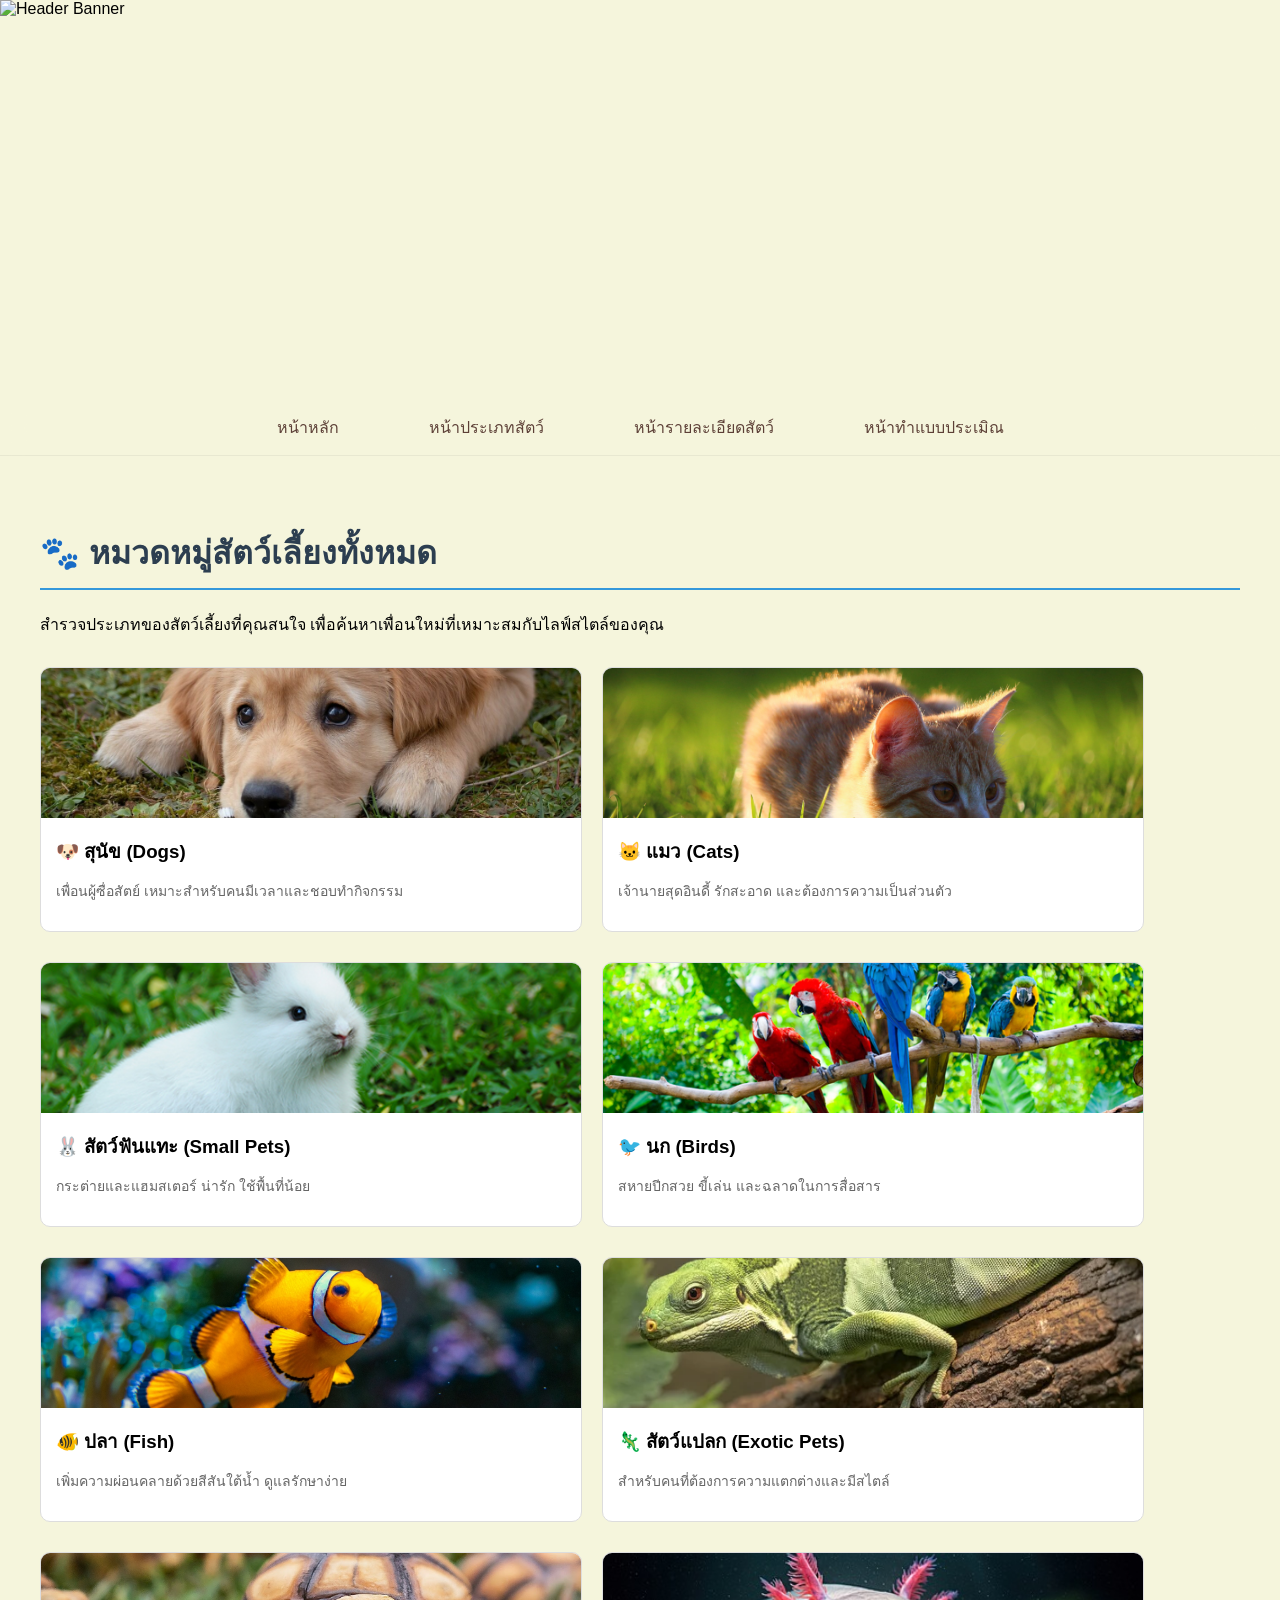
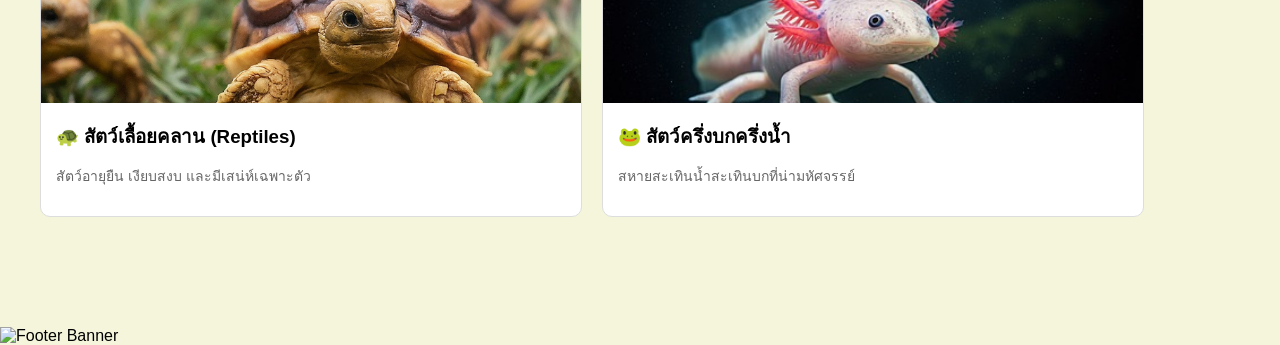
==== p1.html @ 4bd044c9 "Add files via upload" ====
<!DOCTYPE html>
<html lang="en">
<head>
    <meta charset="UTF-8">
    <meta name="viewport" content="width=device-width, initial-scale=1.0">
    <title>ประเภทสัตว์เลี้ยง - Pet For You</title>
    <link rel="stylesheet" type="text/css" href="styles.css">
</head>
<body>
    <div class="banner">
        <img src="banner1.png" alt="Header Banner" width="100%">
    </div>

    <div class="content">
        
        <div class="menu">
            <ul>
                <li><a href="index.html">หน้าหลัก</a></li>
                <li><a href="p1.html">หน้าประเภทสัตว์</a></li> 
                <li><a href="p2.html">หน้ารายละเอียดสัตว์</a></li>
                <li><a href="p3.html">หน้าทำแบบประเมิณ</a></li>
            </ul>
        </div>

        <div class="main-text">
            <h1 style="color: #2c3e50; border-bottom: 2px solid #3498db; padding-bottom: 10px;">🐾 หมวดหมู่สัตว์เลี้ยงทั้งหมด</h1>
            <p>สำรวจประเภทของสัตว์เลี้ยงที่คุณสนใจ เพื่อค้นหาเพื่อนใหม่ที่เหมาะสมกับไลฟ์สไตล์ของคุณ</p>
            
            <div class="pet-grid-container" style="display: flex; flex-wrap: wrap; gap: 20px; margin-top: 30px;">
                
                <div class="pet-card" style="width: 45%; background: #fff; border: 1px solid #ddd; border-radius: 10px; overflow: hidden; margin-bottom: 10px;">
                    <img src="dog_thumb.jpg" alt="Dogs" width="100%" style="height: 150px; object-fit: cover;">
                    <div style="padding: 15px;">
                        <h3 style="margin: 0 0 10px 0;">🐶 สุนัข (Dogs)</h3>
                        <p style="font-size: 14px; color: #666;">เพื่อนผู้ซื่อสัตย์ เหมาะสำหรับคนมีเวลาและชอบทำกิจกรรม</p>
                    </div>
                </div>

                <div class="pet-card" style="width: 45%; background: #fff; border: 1px solid #ddd; border-radius: 10px; overflow: hidden; margin-bottom: 10px;">
                    <img src="cat_thumb.jpg" alt="Cats" width="100%" style="height: 150px; object-fit: cover;">
                    <div style="padding: 15px;">
                        <h3 style="margin: 0 0 10px 0;">🐱 แมว (Cats)</h3>
                        <p style="font-size: 14px; color: #666;">เจ้านายสุดอินดี้ รักสะอาด และต้องการความเป็นส่วนตัว</p>
                    </div>
                </div>

                <div class="pet-card" style="width: 45%; background: #fff; border: 1px solid #ddd; border-radius: 10px; overflow: hidden; margin-bottom: 10px;">
                    <img src="rodent_thumb.jpg" alt="Small Animals" width="100%" style="height: 150px; object-fit: cover;">
                    <div style="padding: 15px;">
                        <h3 style="margin: 0 0 10px 0;">🐰 สัตว์ฟันแทะ (Small Pets)</h3>
                        <p style="font-size: 14px; color: #666;">กระต่ายและแฮมสเตอร์ น่ารัก ใช้พื้นที่น้อย</p>
                    </div>
                </div>

                <div class="pet-card" style="width: 45%; background: #fff; border: 1px solid #ddd; border-radius: 10px; overflow: hidden; margin-bottom: 10px;">
                    <img src="bird_thumb.jpg" alt="Birds" width="100%" style="height: 150px; object-fit: cover;">
                    <div style="padding: 15px;">
                        <h3 style="margin: 0 0 10px 0;">🐦 นก (Birds)</h3>
                        <p style="font-size: 14px; color: #666;">สหายปีกสวย ขี้เล่น และฉลาดในการสื่อสาร</p>
                    </div>
                </div>

                <div class="pet-card" style="width: 45%; background: #fff; border: 1px solid #ddd; border-radius: 10px; overflow: hidden; margin-bottom: 10px;">
                    <img src="fish_thumb.jpg" alt="Fish" width="100%" style="height: 150px; object-fit: cover;">
                    <div style="padding: 15px;">
                        <h3 style="margin: 0 0 10px 0;">🐠 ปลา (Fish)</h3>
                        <p style="font-size: 14px; color: #666;">เพิ่มความผ่อนคลายด้วยสีสันใต้น้ำ ดูแลรักษาง่าย</p>
                    </div>
                </div>

                <div class="pet-card" style="width: 45%; background: #fff; border: 1px solid #ddd; border-radius: 10px; overflow: hidden; margin-bottom: 10px;">
                    <img src="exotic_thumb.jpg" alt="Exotic" width="100%" style="height: 150px; object-fit: cover;">
                    <div style="padding: 15px;">
                        <h3 style="margin: 0 0 10px 0;">🦎 สัตว์แปลก (Exotic Pets)</h3>
                        <p style="font-size: 14px; color: #666;">สำหรับคนที่ต้องการความแตกต่างและมีสไตล์</p>
                    </div>
                </div>

                <div class="pet-card" style="width: 45%; background: #fff; border: 1px solid #ddd; border-radius: 10px; overflow: hidden; margin-bottom: 10px;">
                    <img src="reptile_thumb.jpg" alt="Reptiles" width="100%" style="height: 150px; object-fit: cover;">
                    <div style="padding: 15px;">
                        <h3 style="margin: 0 0 10px 0;">🐢 สัตว์เลื้อยคลาน (Reptiles)</h3>
                        <p style="font-size: 14px; color: #666;">สัตว์อายุยืน เงียบสงบ และมีเสน่ห์เฉพาะตัว</p>
                    </div>
                </div>

                <div class="pet-card" style="width: 45%; background: #fff; border: 1px solid #ddd; border-radius: 10px; overflow: hidden; margin-bottom: 10px;">
                    <img src="amphibian_thumb.jpg" alt="Amphibians" width="100%" style="height: 150px; object-fit: cover;">
                    <div style="padding: 15px;">
                        <h3 style="margin: 0 0 10px 0;">🐸 สัตว์ครึ่งบกครึ่งน้ำ</h3>
                        <p style="font-size: 14px; color: #666;">สหายสะเทินน้ำสะเทินบกที่น่ามหัศจรรย์</p>
                    </div>
                </div>

            </div>
        </div> </div> <div class="footer">
        <img src="banner2.png" alt="Footer Banner" width="100%">
    </div>
</body>
</html>
---- styles.css ----
body {
    margin: 0;
    padding: 0;
    font-family: 'Kanit', sans-serif;
    background-color: #F5F5DC; 
}


.banner {
    width: 100%;
    overflow: hidden;
}

.banner img {
    display: block;
    width: 100%;
    height: 400px;
    object-fit: cover;
    object-position: center;
}


.menu {
    position: sticky;
    top: 0;
    z-index: 1000;
    width: 100%; 
    background: rgba(245, 245, 220, 0.8); 
    backdrop-filter: blur(15px);
    border-bottom: 1px solid rgba(0, 0, 0, 0.05);
}

.menu ul {
    list-style: none;
    margin: 0;
    padding: 15px 0;
    display: flex;
    justify-content: center;
}

.menu li {
    margin: 0 20px;
}

.menu a {
    text-decoration: none;
    color: #5D4037;
    font-weight: 500;
    padding: 10px 25px;
    border-radius: 25px; 
    transition: 0.3s;
}

.menu a:hover {
    background: #D2B48C; 
    color: white;
}

.content {
    width: 100%; 
    min-height: 80vh;
}

.main-text {
    max-width: 1200px; 
    margin: 0 auto;
    padding: 50px 20px;
}


.footer {
    width: 100%;
    margin-top: 50px;
}

.footer img {
    width: 100%;
    display: block;
    height: auto; 
}
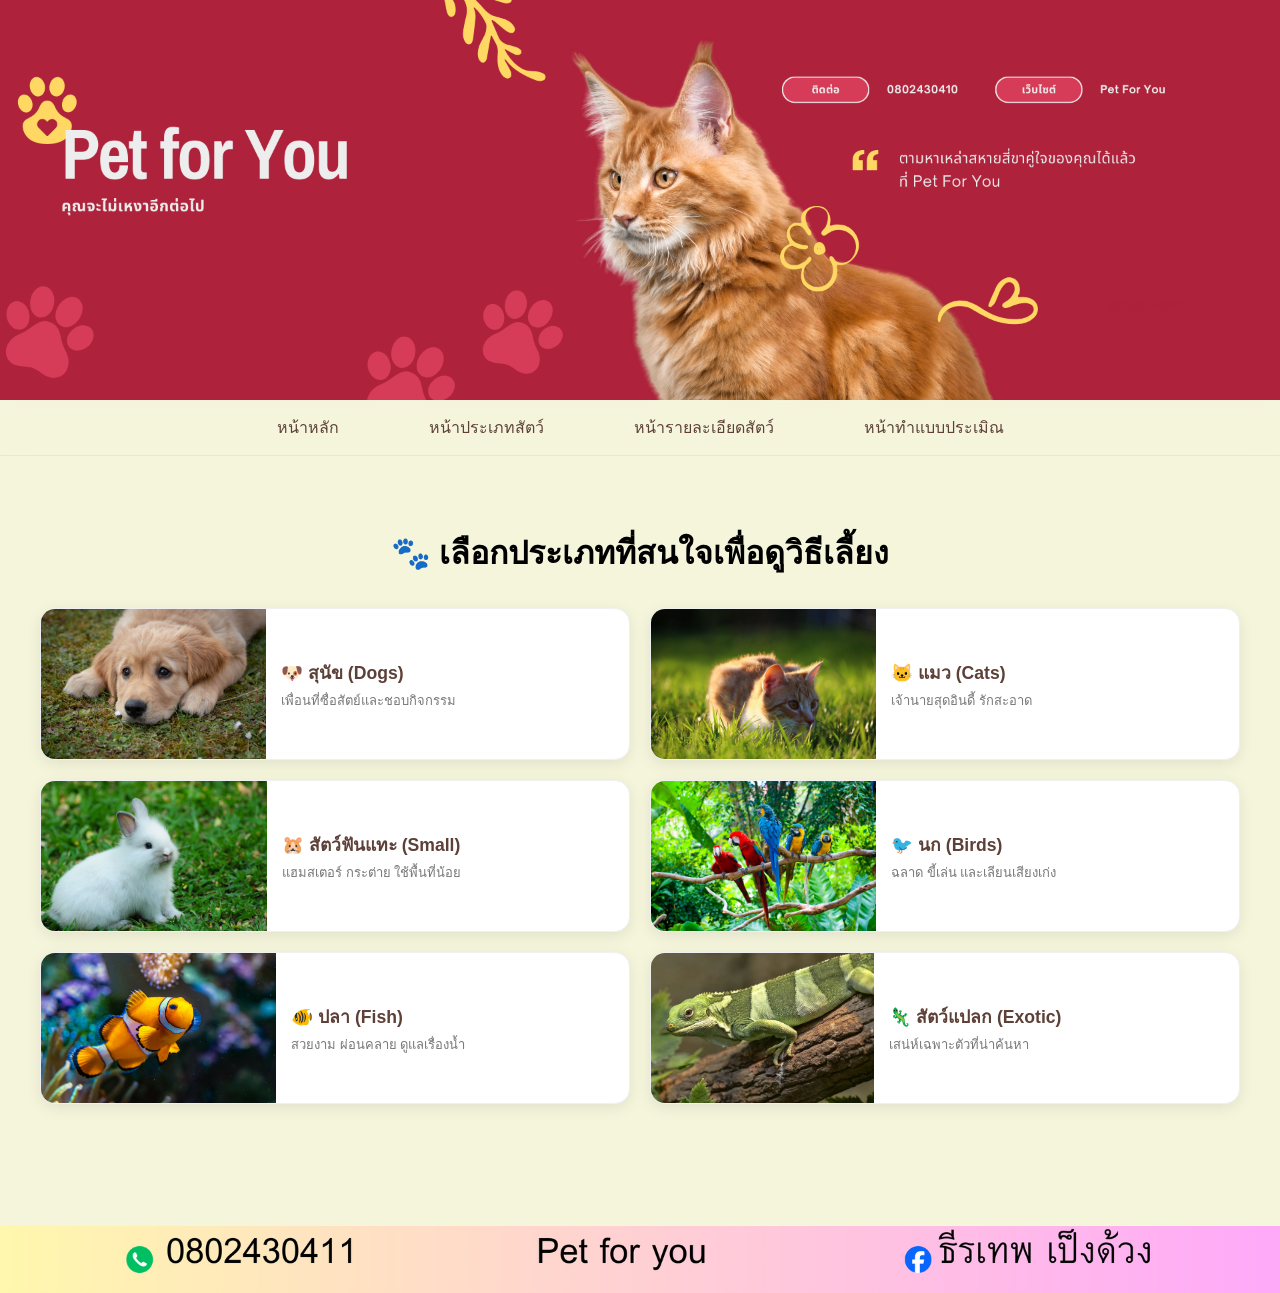
==== commit 8032db39: "Update p1.html" ====
--- a/p1.html
+++ b/p1.html
@@ -5,96 +5,143 @@
     <meta name="viewport" content="width=device-width, initial-scale=1.0">
     <title>ประเภทสัตว์เลี้ยง - Pet For You</title>
     <link rel="stylesheet" type="text/css" href="styles.css">
+    <style>
+        /* จัด Layout ให้เต็มและ Balance */
+        .pet-grid-container {
+            display: grid;
+            grid-template-columns: 1fr 1fr; /* แบ่ง 2 ฝั่งซ้ายขวาให้เต็มหน้า */
+            gap: 20px;
+            margin-top: 30px;
+        }
+
+        /* การ์ดแบบแนวนอน (Horizontal Card) */
+        .pet-card {
+            display: flex; /* ทำให้รูปกับข้อความอยู่ข้างกัน */
+            background: #fff;
+            border-radius: 15px;
+            overflow: hidden;
+            box-shadow: 0 4px 15px rgba(0,0,0,0.08);
+            text-decoration: none;
+            color: inherit;
+            transition: 0.3s;
+            border: 1px solid #f0f0f0;
+            height: 150px; /* คุมความสูงให้เท่ากันทุกใบ */
+        }
+
+        .pet-card:hover {
+            transform: scale(1.03);
+            box-shadow: 0 8px 25px rgba(0,0,0,0.15);
+            border-color: #D2B48C;
+        }
+
+        .pet-card img {
+            width: 40%; /* รูปกินพื้นที่ 40% */
+            height: 100%;
+            object-fit: cover;
+        }
+
+        .pet-info {
+            width: 60%; /* ข้อความกินพื้นที่ 60% */
+            padding: 15px;
+            display: flex;
+            flex-direction: column;
+            justify-content: center;
+        }
+
+        .pet-info h3 {
+            margin: 0 0 5px 0;
+            font-size: 1.1em;
+            color: #5D4037;
+        }
+
+        .pet-info p {
+            font-size: 13px;
+            color: #777;
+            margin: 0;
+            line-height: 1.4;
+        }
+
+        /* สำหรับมือถือ ให้กลับมาเป็นแถวเดี่ยว */
+        @media (max-width: 768px) {
+            .pet-grid-container { grid-template-columns: 1fr; }
+            .pet-card { height: 120px; }
+        }
+    </style>
 </head>
 <body>
     <div class="banner">
         <img src="banner1.png" alt="Header Banner" width="100%">
     </div>
 
+    <div class="menu">
+        <ul>
+            <li><a href="index.html">หน้าหลัก</a></li>
+            <li><a href="p1.html">หน้าประเภทสัตว์</a></li> 
+            <li><a href="p2.html">หน้ารายละเอียดสัตว์</a></li>
+            <li><a href="p3.html">หน้าทำแบบประเมิณ</a></li>
+        </ul>
+    </div>
+
     <div class="content">
-        
-        <div class="menu">
-            <ul>
-                <li><a href="index.html">หน้าหลัก</a></li>
-                <li><a href="p1.html">หน้าประเภทสัตว์</a></li> 
-                <li><a href="p2.html">หน้ารายละเอียดสัตว์</a></li>
-                <li><a href="p3.html">หน้าทำแบบประเมิณ</a></li>
-            </ul>
-        </div>
+        <div class="main-text">
+            <h1 style="text-align: center;">🐾 เลือกประเภทที่สนใจเพื่อดูวิธีเลี้ยง</h1>
+            
+            <div class="pet-grid-container">
+                
+                <a href="p2.html#dog" class="pet-card">
+                    <img src="dog_thumb.jpg" alt="Dogs">
+                    <div class="pet-info">
+                        <h3>🐶 สุนัข (Dogs)</h3>
+                        <p>เพื่อนที่ซื่อสัตย์และชอบกิจกรรม</p>
+                    </div>
+                </a>
 
-        <div class="main-text">
-            <h1 style="color: #2c3e50; border-bottom: 2px solid #3498db; padding-bottom: 10px;">🐾 หมวดหมู่สัตว์เลี้ยงทั้งหมด</h1>
-            <p>สำรวจประเภทของสัตว์เลี้ยงที่คุณสนใจ เพื่อค้นหาเพื่อนใหม่ที่เหมาะสมกับไลฟ์สไตล์ของคุณ</p>
-            
-            <div class="pet-grid-container" style="display: flex; flex-wrap: wrap; gap: 20px; margin-top: 30px;">
-                
-                <div class="pet-card" style="width: 45%; background: #fff; border: 1px solid #ddd; border-radius: 10px; overflow: hidden; margin-bottom: 10px;">
-                    <img src="dog_thumb.jpg" alt="Dogs" width="100%" style="height: 150px; object-fit: cover;">
-                    <div style="padding: 15px;">
-                        <h3 style="margin: 0 0 10px 0;">🐶 สุนัข (Dogs)</h3>
-                        <p style="font-size: 14px; color: #666;">เพื่อนผู้ซื่อสัตย์ เหมาะสำหรับคนมีเวลาและชอบทำกิจกรรม</p>
+                <a href="p2.html#cat" class="pet-card">
+                    <img src="cat_thumb.jpg" alt="Cats">
+                    <div class="pet-info">
+                        <h3>🐱 แมว (Cats)</h3>
+                        <p>เจ้านายสุดอินดี้ รักสะอาด</p>
                     </div>
-                </div>
+                </a>
 
-                <div class="pet-card" style="width: 45%; background: #fff; border: 1px solid #ddd; border-radius: 10px; overflow: hidden; margin-bottom: 10px;">
-                    <img src="cat_thumb.jpg" alt="Cats" width="100%" style="height: 150px; object-fit: cover;">
-                    <div style="padding: 15px;">
-                        <h3 style="margin: 0 0 10px 0;">🐱 แมว (Cats)</h3>
-                        <p style="font-size: 14px; color: #666;">เจ้านายสุดอินดี้ รักสะอาด และต้องการความเป็นส่วนตัว</p>
+                <a href="p2.html#small" class="pet-card">
+                    <img src="rodent_thumb.jpg" alt="Small Animals">
+                    <div class="pet-info">
+                        <h3>🐹 สัตว์ฟันแทะ (Small)</h3>
+                        <p>แฮมสเตอร์ กระต่าย ใช้พื้นที่น้อย</p>
                     </div>
-                </div>
+                </a>
 
-                <div class="pet-card" style="width: 45%; background: #fff; border: 1px solid #ddd; border-radius: 10px; overflow: hidden; margin-bottom: 10px;">
-                    <img src="rodent_thumb.jpg" alt="Small Animals" width="100%" style="height: 150px; object-fit: cover;">
-                    <div style="padding: 15px;">
-                        <h3 style="margin: 0 0 10px 0;">🐰 สัตว์ฟันแทะ (Small Pets)</h3>
-                        <p style="font-size: 14px; color: #666;">กระต่ายและแฮมสเตอร์ น่ารัก ใช้พื้นที่น้อย</p>
+                <a href="p2.html#bird" class="pet-card">
+                    <img src="bird_thumb.jpg" alt="Birds">
+                    <div class="pet-info">
+                        <h3>🐦 นก (Birds)</h3>
+                        <p>ฉลาด ขี้เล่น และเลียนเสียงเก่ง</p>
                     </div>
-                </div>
+                </a>
 
-                <div class="pet-card" style="width: 45%; background: #fff; border: 1px solid #ddd; border-radius: 10px; overflow: hidden; margin-bottom: 10px;">
-                    <img src="bird_thumb.jpg" alt="Birds" width="100%" style="height: 150px; object-fit: cover;">
-                    <div style="padding: 15px;">
-                        <h3 style="margin: 0 0 10px 0;">🐦 นก (Birds)</h3>
-                        <p style="font-size: 14px; color: #666;">สหายปีกสวย ขี้เล่น และฉลาดในการสื่อสาร</p>
+                <a href="p2.html#fish" class="pet-card">
+                    <img src="fish_thumb.jpg" alt="Fish">
+                    <div class="pet-info">
+                        <h3>🐠 ปลา (Fish)</h3>
+                        <p>สวยงาม ผ่อนคลาย ดูแลเรื่องน้ำ</p>
                     </div>
-                </div>
+                </a>
 
-                <div class="pet-card" style="width: 45%; background: #fff; border: 1px solid #ddd; border-radius: 10px; overflow: hidden; margin-bottom: 10px;">
-                    <img src="fish_thumb.jpg" alt="Fish" width="100%" style="height: 150px; object-fit: cover;">
-                    <div style="padding: 15px;">
-                        <h3 style="margin: 0 0 10px 0;">🐠 ปลา (Fish)</h3>
-                        <p style="font-size: 14px; color: #666;">เพิ่มความผ่อนคลายด้วยสีสันใต้น้ำ ดูแลรักษาง่าย</p>
+                <a href="p2.html#exotic" class="pet-card">
+                    <img src="exotic_thumb.jpg" alt="Exotic">
+                    <div class="pet-info">
+                        <h3>🦎 สัตว์แปลก (Exotic)</h3>
+                        <p>เสน่ห์เฉพาะตัวที่น่าค้นหา</p>
                     </div>
-                </div>
-
-                <div class="pet-card" style="width: 45%; background: #fff; border: 1px solid #ddd; border-radius: 10px; overflow: hidden; margin-bottom: 10px;">
-                    <img src="exotic_thumb.jpg" alt="Exotic" width="100%" style="height: 150px; object-fit: cover;">
-                    <div style="padding: 15px;">
-                        <h3 style="margin: 0 0 10px 0;">🦎 สัตว์แปลก (Exotic Pets)</h3>
-                        <p style="font-size: 14px; color: #666;">สำหรับคนที่ต้องการความแตกต่างและมีสไตล์</p>
-                    </div>
-                </div>
-
-                <div class="pet-card" style="width: 45%; background: #fff; border: 1px solid #ddd; border-radius: 10px; overflow: hidden; margin-bottom: 10px;">
-                    <img src="reptile_thumb.jpg" alt="Reptiles" width="100%" style="height: 150px; object-fit: cover;">
-                    <div style="padding: 15px;">
-                        <h3 style="margin: 0 0 10px 0;">🐢 สัตว์เลื้อยคลาน (Reptiles)</h3>
-                        <p style="font-size: 14px; color: #666;">สัตว์อายุยืน เงียบสงบ และมีเสน่ห์เฉพาะตัว</p>
-                    </div>
-                </div>
-
-                <div class="pet-card" style="width: 45%; background: #fff; border: 1px solid #ddd; border-radius: 10px; overflow: hidden; margin-bottom: 10px;">
-                    <img src="amphibian_thumb.jpg" alt="Amphibians" width="100%" style="height: 150px; object-fit: cover;">
-                    <div style="padding: 15px;">
-                        <h3 style="margin: 0 0 10px 0;">🐸 สัตว์ครึ่งบกครึ่งน้ำ</h3>
-                        <p style="font-size: 14px; color: #666;">สหายสะเทินน้ำสะเทินบกที่น่ามหัศจรรย์</p>
-                    </div>
-                </div>
+                </a>
 
             </div>
-        </div> </div> <div class="footer">
+        </div> 
+    </div>
+
+    <div class="footer">
         <img src="banner2.png" alt="Footer Banner" width="100%">
     </div>
 </body>
-</html>+</html>
